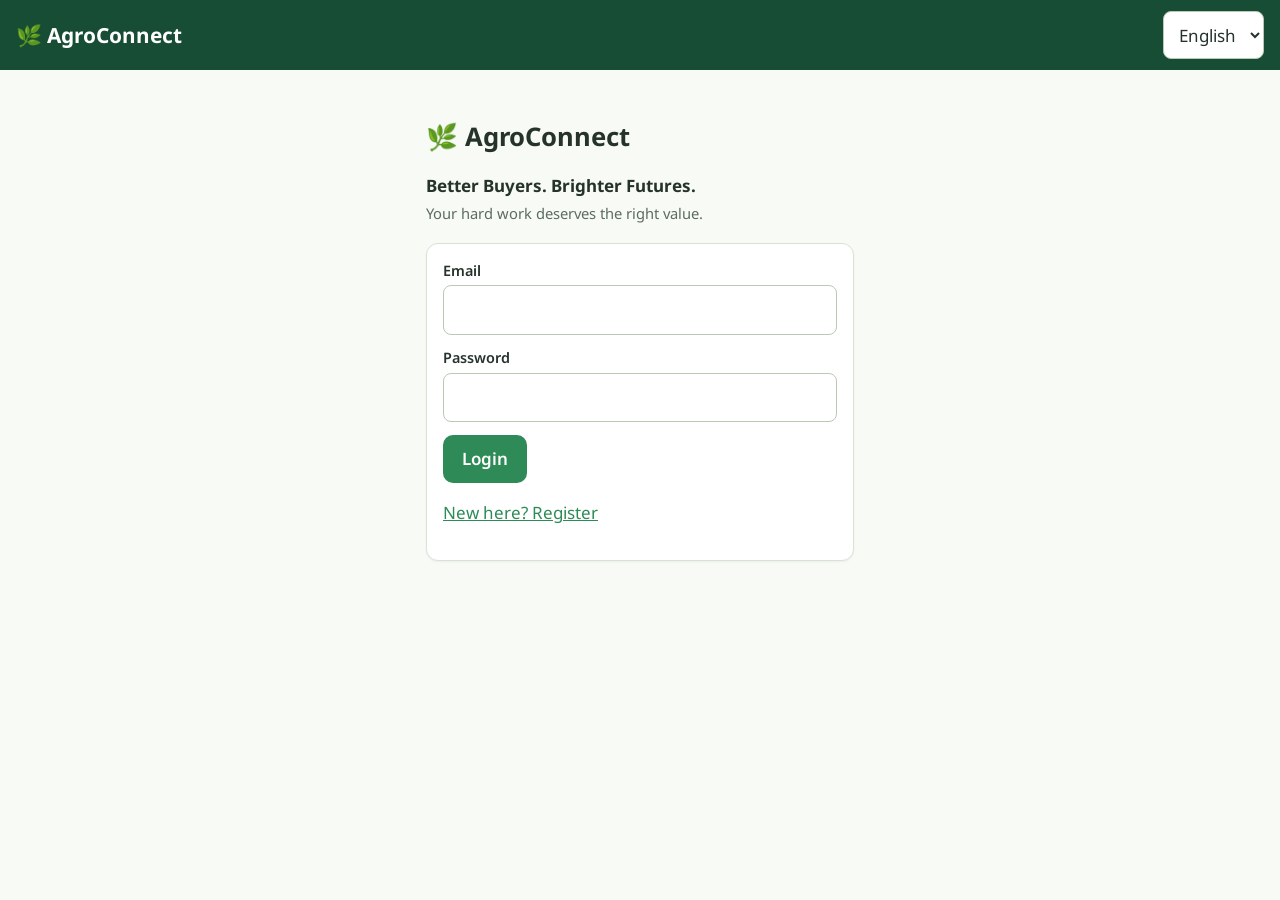
==== src/main/resources/static/index.html @ 2d028e98 "Add completed AgroConnect project" ====
<!DOCTYPE html><html lang="en"><head><meta charset="UTF-8"><meta name="viewport" content="width=device-width,initial-scale=1">
<title>AgroConnect - Login</title>
<link href="https://fonts.googleapis.com/css2?family=Noto+Sans:wght@400;600;700&family=Noto+Sans+Devanagari:wght@400;600;700&display=swap" rel="stylesheet">
<link rel="stylesheet" href="css/style.css"></head><body>
<header id="hdr"></header>
<main class="auth">
 <h1>🌿 AgroConnect</h1>
 <p><strong data-i18n="tagline"></strong><br><span class="muted" data-i18n="welcome"></span></p>
 <div class="card">
  <form id="f" novalidate>
   <div class="field"><label for="em" data-i18n="email"></label><input id="em" type="email" autocomplete="email" required></div>
   <div class="field"><label for="pw" data-i18n="password"></label><input id="pw" type="password" autocomplete="current-password" required></div>
   <button class="btn" type="submit" data-i18n="login"></button>
   <div id="msg" class="msg hide" role="alert"></div>
  </form>
  <p><a href="register.html" data-i18n="newHere"></a></p>
 </div>
</main>
<script src="js/translations.js"></script><script src="js/app.js"></script>
<script>
// Already logged in? Go straight to the right dashboard.
api("/api/auth/me").then(r=>{if(r.ok)location.href=homeFor(r.data.role);});
$("f").addEventListener("submit",async e=>{
  e.preventDefault();const m=$("msg");m.className="msg";
  if(!$("em").value.trim()||!$("pw").value){m.textContent=t("required");return;}
  const r=await api("/api/auth/login","POST",{email:$("em").value.trim(),password:$("pw").value});
  if(r.ok){localStorage.setItem("lang",r.data.preferredLanguage.toLowerCase());location.href=homeFor(r.data.role);}
  else m.textContent=errMsg(r);
});
</script></body></html>
---- src/main/resources/static/css/style.css ----
:root{--forest:#174D35;--leaf:#2E8B57;--bg:#F7FAF5;--pale:#E8F0E5;--blue:#2563EB;--pblue:#EFF6FF;--text:#26332B;--gold:#E5A000;--line:#d9e3d5;--r:12px}
*{box-sizing:border-box}
body{margin:0;background:var(--bg);color:var(--text);font:17px/1.55 "Noto Sans","Noto Sans Devanagari","Segoe UI",Mangal,Arial,sans-serif}
a{color:var(--leaf)}
header.top{background:var(--forest);color:#fff;display:flex;flex-wrap:wrap;gap:.5rem 1.2rem;align-items:center;padding:.7rem 1rem}
header.top .brand{font-weight:700;font-size:1.3rem;margin-right:auto}
header.top nav{display:flex;flex-wrap:wrap;gap:.2rem .9rem}
header.top nav a{color:#fff;text-decoration:none;padding:.3rem 0;border-bottom:2px solid transparent}
header.top nav a:hover,header.top nav a.on{border-color:#fff}
select,input,textarea{font:inherit;padding:.65rem .7rem;border:1px solid #b9c9b4;border-radius:8px;background:#fff;color:var(--text);width:100%;min-height:46px}
select.lang-select{width:auto}
:focus-visible{outline:3px solid var(--gold);outline-offset:2px}
main{max-width:1050px;margin:0 auto;padding:1rem}
h1{font-size:1.6rem;margin:.4rem 0}h2{font-size:1.25rem;margin:1.4rem 0 .6rem;color:var(--forest)}
.card{background:#fff;border:1px solid var(--line);border-radius:var(--r);padding:1rem;box-shadow:0 1px 2px rgba(0,0,0,.05)}
.grid{display:grid;gap:.9rem;grid-template-columns:repeat(auto-fill,minmax(260px,1fr))}
.btn{display:inline-block;background:var(--leaf);color:#fff;border:0;border-radius:10px;padding:.7rem 1.2rem;font:inherit;font-weight:600;cursor:pointer;text-decoration:none;min-height:46px}
.btn:hover{background:var(--forest)}.btn.blue{background:var(--blue)}.btn.ghost{background:#fff;color:var(--forest);border:1px solid var(--leaf)}
.btn[disabled]{opacity:.55;cursor:not-allowed}
.chips{display:flex;flex-wrap:wrap;gap:.6rem}
.chip{background:#fff;border:2px solid var(--line);border-radius:999px;padding:.55rem 1.1rem;font:inherit;cursor:pointer;min-height:46px}
.chip.on{background:var(--pale);border-color:var(--leaf);font-weight:700}
.filters{display:grid;gap:.6rem;grid-template-columns:repeat(auto-fit,minmax(150px,1fr));margin:.8rem 0}
label{font-size:.9rem;font-weight:600;display:block;margin-bottom:.2rem}
.field{margin-bottom:.8rem}
.sample{background:#FFF8E1;border:1px dashed var(--gold);border-radius:8px;padding:.4rem .8rem;font-size:.9rem;margin:.6rem 0}
.avatar{width:44px;height:44px;border-radius:10px;background:var(--pale);color:var(--forest);display:flex;align-items:center;justify-content:center;font-weight:700;flex:none}
.row{display:flex;gap:.7rem;align-items:center}
.muted{color:#5d6b62;font-size:.92rem}.stars{color:var(--gold);font-weight:700}
.badge{display:inline-block;background:var(--pale);color:var(--forest);border-radius:6px;padding:.1rem .5rem;font-size:.82rem;font-weight:600}
.empty{padding:1rem;text-align:center;color:#5d6b62;border:1px dashed var(--line);border-radius:var(--r);background:#fff}
.tx{background:var(--pblue);border:1px solid #bfdbfe;border-radius:var(--r);padding:1rem}
.tx h2{color:var(--blue);margin-top:0}.tx .badge{background:#dbeafe;color:var(--blue)}
.auth{max-width:460px;margin:1.5rem auto}
table{width:100%;border-collapse:collapse;background:#fff}th,td{text-align:left;padding:.55rem;border-bottom:1px solid var(--line)}
.wrap{overflow-x:auto}.hide{display:none}.msg{margin-top:.8rem;padding:.6rem .8rem;border-radius:8px;background:var(--pale)}

.thumbs{display:flex;gap:.4rem;flex-wrap:wrap;margin:.5rem 0}
.thumbs img{width:84px;height:84px;object-fit:cover;border-radius:8px;border:1px solid var(--line)}
.thumbs .rm{position:relative}.thumbs .rm button{position:absolute;top:2px;right:2px;border:0;border-radius:50%;width:24px;height:24px;background:#fff;cursor:pointer;font-weight:700}
.formgrid{display:grid;gap:.6rem;grid-template-columns:repeat(auto-fit,minmax(200px,1fr))}
.actions{display:flex;gap:.5rem;flex-wrap:wrap;margin-top:.6rem}.actions .btn{padding:.45rem .9rem;min-height:40px}
.badge.near{background:var(--leaf);color:#fff}

.phead{display:flex;gap:1rem;align-items:center;flex-wrap:wrap}
.phead img{width:120px;height:120px;border-radius:20px;border:1px solid var(--line);background:#fff}
.kpis{display:grid;gap:.6rem;grid-template-columns:repeat(auto-fit,minmax(150px,1fr));margin:.8rem 0}
.kpi{background:var(--pale);border-radius:10px;padding:.6rem .8rem}.kpi strong{display:block;font-size:1.25rem}

.tx .kpi{background:#fff;border:1px solid #bfdbfe}.tx .kpi strong{color:var(--blue)}
.tx table th{background:var(--pblue)}.btn.blue:hover{background:#1d4ed8}
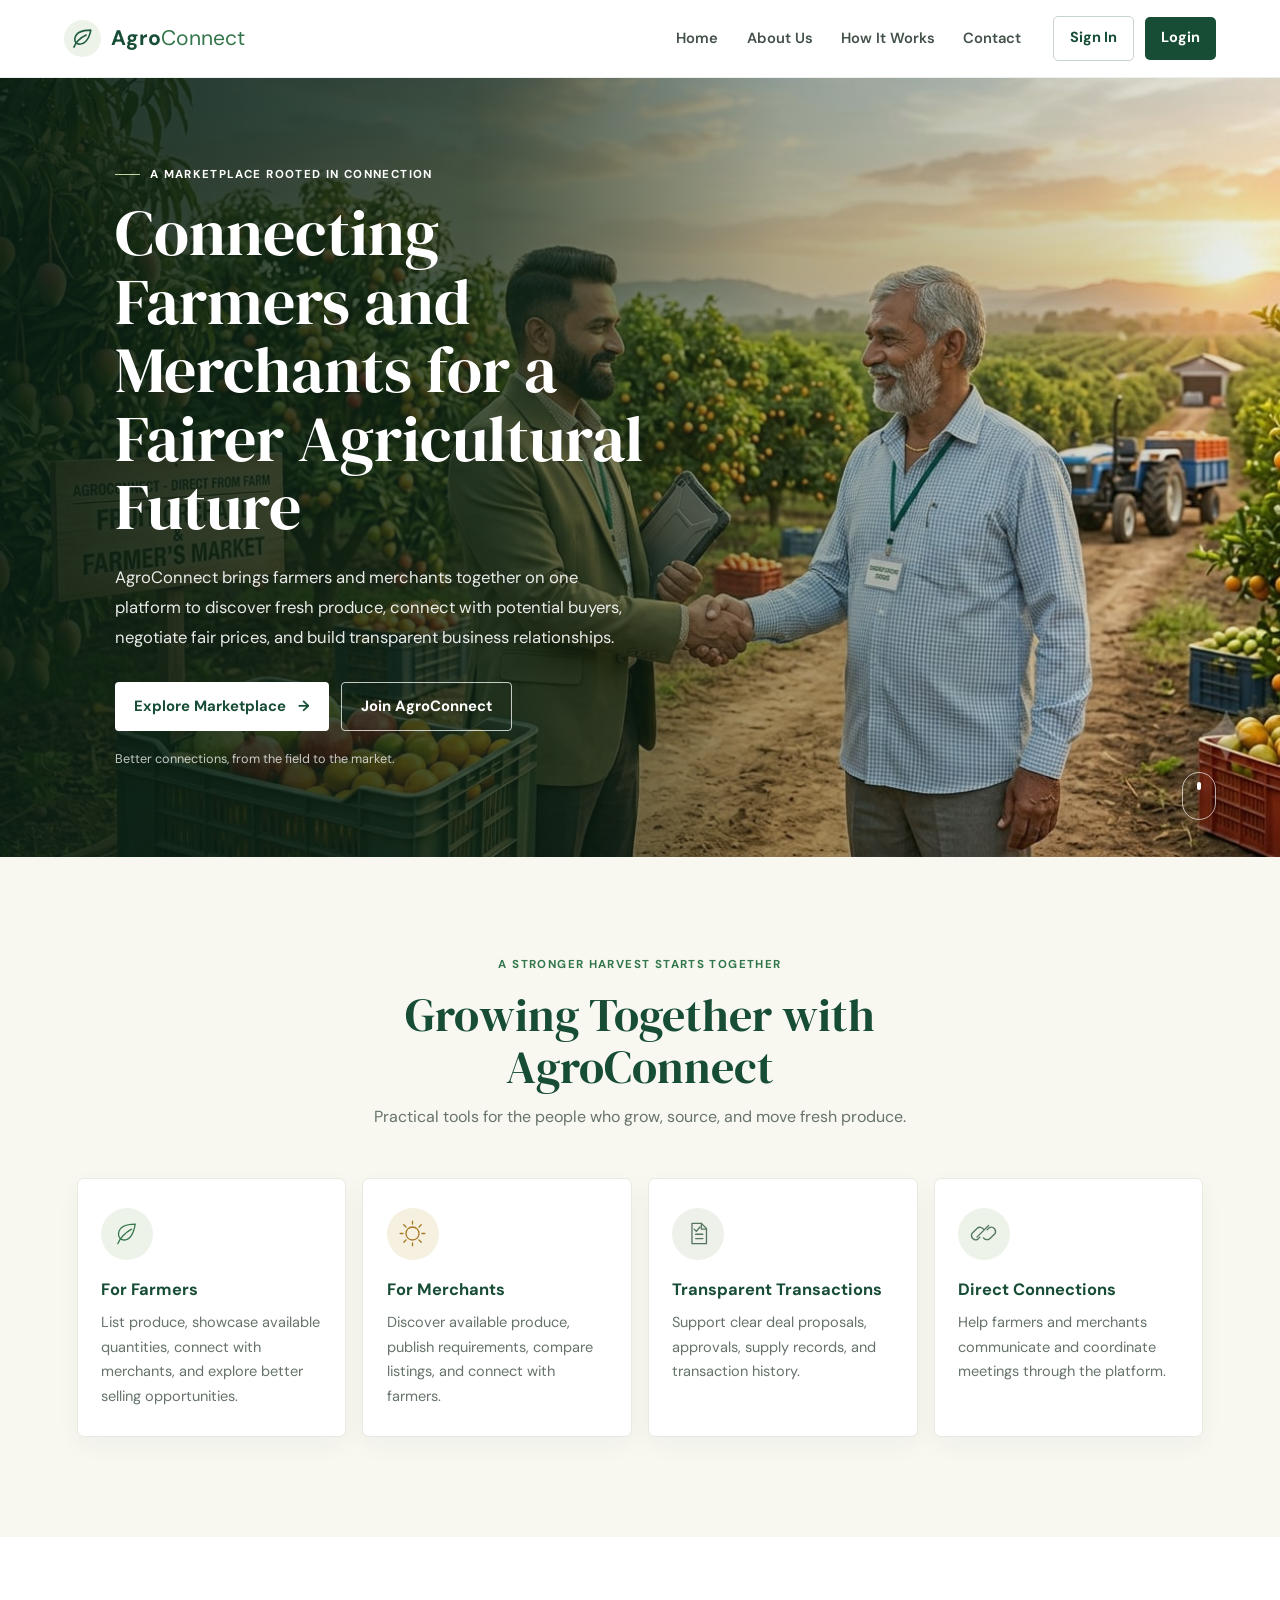
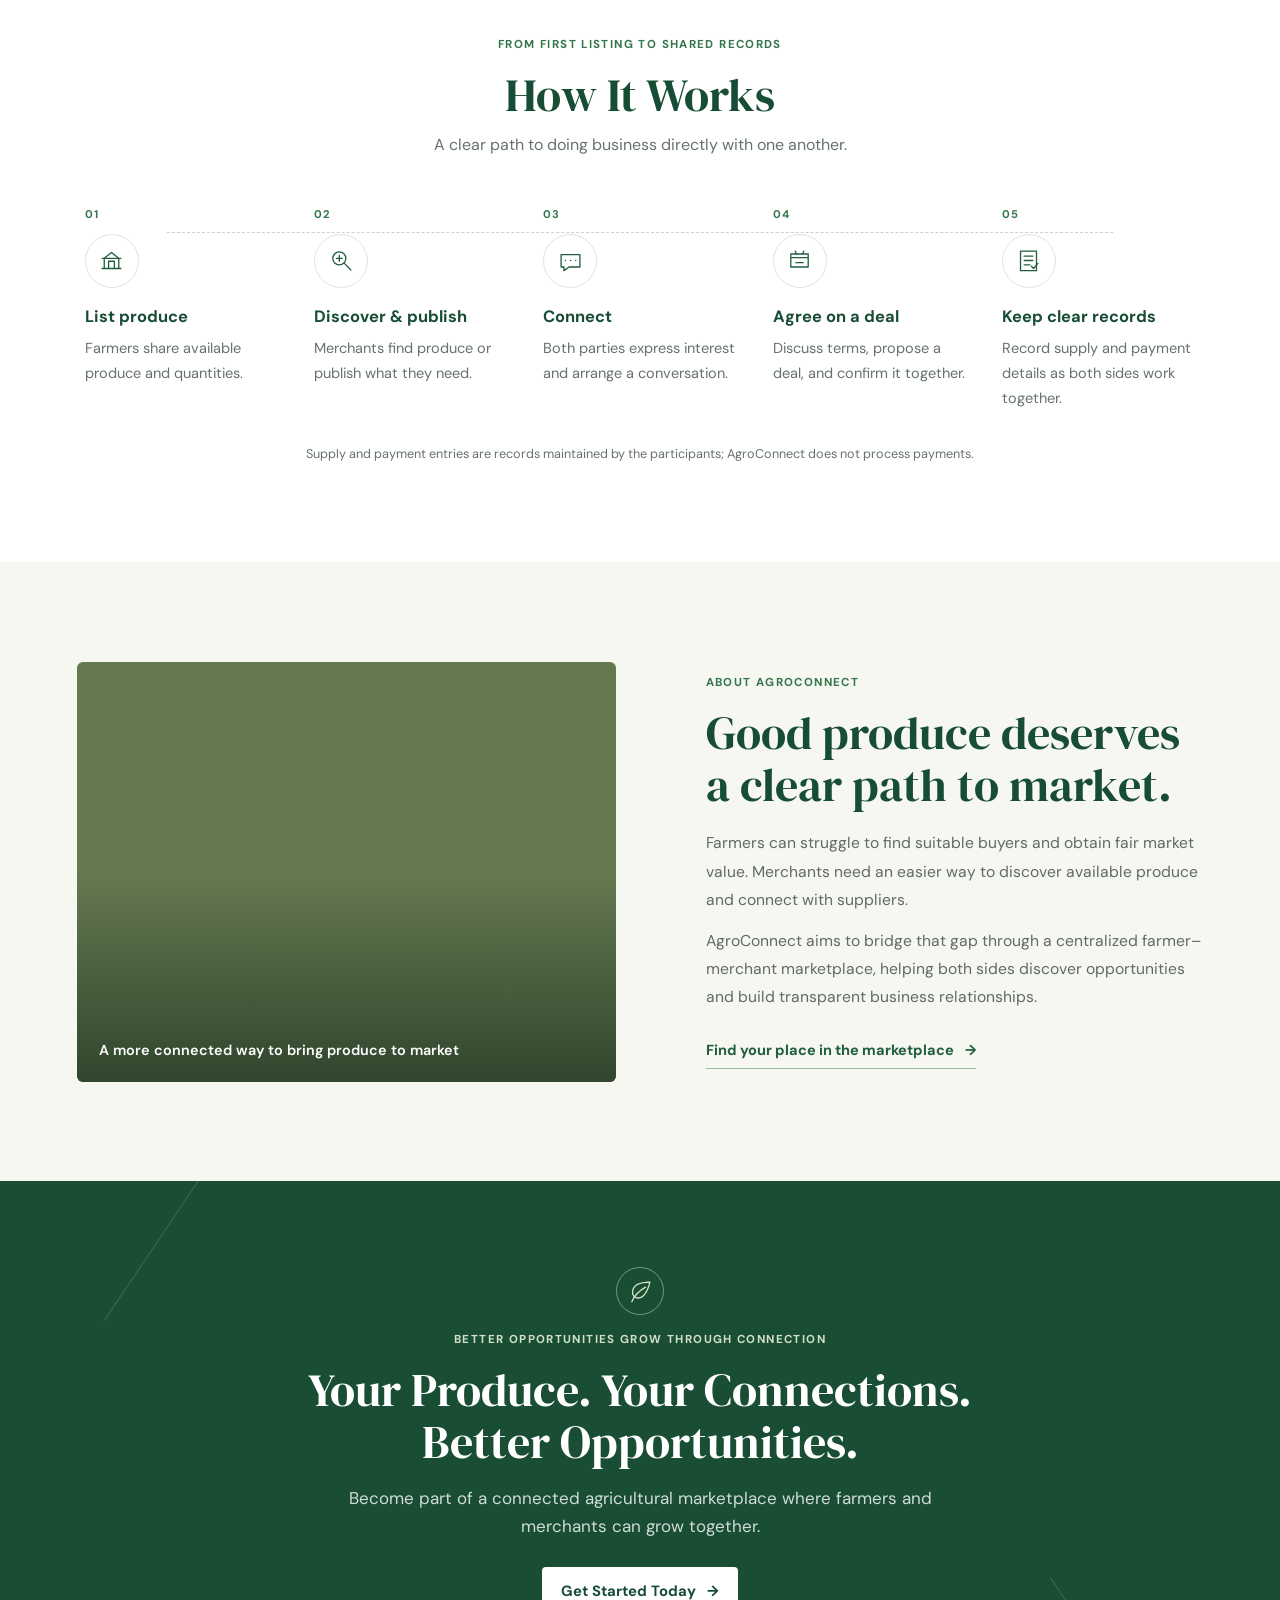
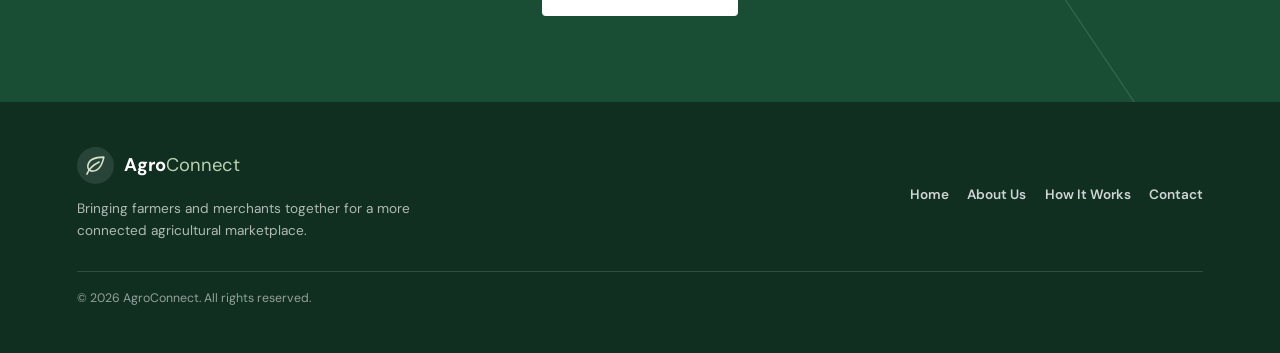
==== commit bb84f604: "Added Home Pages" ====
--- a/src/main/resources/static/index.html
+++ b/src/main/resources/static/index.html
@@ -1,30 +1,169 @@
-<!DOCTYPE html><html lang="en"><head><meta charset="UTF-8"><meta name="viewport" content="width=device-width,initial-scale=1">
-<title>AgroConnect - Login</title>
-<link href="https://fonts.googleapis.com/css2?family=Noto+Sans:wght@400;600;700&family=Noto+Sans+Devanagari:wght@400;600;700&display=swap" rel="stylesheet">
-<link rel="stylesheet" href="css/style.css"></head><body>
-<header id="hdr"></header>
-<main class="auth">
- <h1>🌿 AgroConnect</h1>
- <p><strong data-i18n="tagline"></strong><br><span class="muted" data-i18n="welcome"></span></p>
- <div class="card">
-  <form id="f" novalidate>
-   <div class="field"><label for="em" data-i18n="email"></label><input id="em" type="email" autocomplete="email" required></div>
-   <div class="field"><label for="pw" data-i18n="password"></label><input id="pw" type="password" autocomplete="current-password" required></div>
-   <button class="btn" type="submit" data-i18n="login"></button>
-   <div id="msg" class="msg hide" role="alert"></div>
-  </form>
-  <p><a href="register.html" data-i18n="newHere"></a></p>
- </div>
-</main>
-<script src="js/translations.js"></script><script src="js/app.js"></script>
-<script>
-// Already logged in? Go straight to the right dashboard.
-api("/api/auth/me").then(r=>{if(r.ok)location.href=homeFor(r.data.role);});
-$("f").addEventListener("submit",async e=>{
-  e.preventDefault();const m=$("msg");m.className="msg";
-  if(!$("em").value.trim()||!$("pw").value){m.textContent=t("required");return;}
-  const r=await api("/api/auth/login","POST",{email:$("em").value.trim(),password:$("pw").value});
-  if(r.ok){localStorage.setItem("lang",r.data.preferredLanguage.toLowerCase());location.href=homeFor(r.data.role);}
-  else m.textContent=errMsg(r);
-});
-</script></body></html>
+<!DOCTYPE html>
+<html lang="en">
+<head>
+  <meta charset="UTF-8">
+  <meta name="viewport" content="width=device-width, initial-scale=1">
+  <meta name="description" content="AgroConnect brings farmers and merchants together to discover fresh produce, connect with buyers, and build transparent business relationships.">
+  <meta name="theme-color" content="#174d35">
+  <title>AgroConnect | A fairer way to grow together</title>
+  <link rel="preconnect" href="https://fonts.googleapis.com">
+  <link rel="preconnect" href="https://fonts.gstatic.com" crossorigin>
+  <link href="https://fonts.googleapis.com/css2?family=DM+Sans:wght@400;500;600;700&family=DM+Serif+Display&family=Noto+Sans+Devanagari:wght@400;600;700&display=swap" rel="stylesheet">
+  <link rel="stylesheet" href="css/style.css">
+</head>
+<body class="landing">
+  <header class="site-header">
+    <a class="site-brand" href="index.html" aria-label="AgroConnect home">
+      <span class="brand-mark" aria-hidden="true">
+        <svg viewBox="0 0 32 32"><path d="M26.7 5.3C16 5.4 7.4 8.1 6.2 16.1c-.6 4 2.1 7.1 5.8 7.1 8.4 0 12.6-8.3 14.7-17.9Z"/><path d="M5 27c3.2-7.4 8.1-11.8 15.7-15.4"/></svg>
+      </span>
+      <span>Agro<span>Connect</span></span>
+    </a>
+    <details class="site-menu">
+      <summary aria-label="Open navigation menu"><span class="menu-lines" aria-hidden="true"></span><span class="sr-only">Menu</span></summary>
+      <nav aria-label="Main navigation">
+        <a href="index.html">Home</a>
+        <a href="#about">About Us</a>
+        <a href="#how-it-works">How It Works</a>
+        <a href="#contact">Contact</a>
+        <span class="mobile-auth">
+          <a href="login.html">Sign In</a>
+          <a href="login.html">Login</a>
+        </span>
+      </nav>
+    </details>
+    <div class="desktop-auth">
+      <a class="nav-signin" href="login.html">Sign In</a>
+      <a class="nav-login" href="login.html">Login</a>
+    </div>
+  </header>
+
+  <main class="landing-main">
+    <section class="hero" aria-labelledby="hero-title">
+      <div class="hero-image" role="img" aria-label="A farmer and merchant finalizing a fruit deal in an orchard">
+        <img src="images/Agroconnect%20image.jpeg" alt="A farmer and merchant shake hands beside fresh-fruit crates in an orchard" fetchpriority="high" decoding="async">
+        <div class="hero-shade"></div>
+      </div>
+      <div class="hero-content">
+        <p class="eyebrow"><span></span> A marketplace rooted in connection</p>
+        <h1 id="hero-title">Connecting Farmers and Merchants for a Fairer Agricultural Future</h1>
+        <p class="hero-copy">AgroConnect brings farmers and merchants together on one platform to discover fresh produce, connect with potential buyers, negotiate fair prices, and build transparent business relationships.</p>
+        <div class="hero-actions">
+          <a class="button button-light" href="farmer.html">Explore Marketplace <span aria-hidden="true">&rarr;</span></a>
+          <a class="button button-outline" href="register.html">Join AgroConnect</a>
+        </div>
+        <p class="hero-note">Better connections, from the field to the market.</p>
+      </div>
+      <a class="hero-scroll" href="#benefits" aria-label="Scroll to platform benefits"><span></span></a>
+    </section>
+
+    <section class="benefits section-pad" id="benefits" aria-labelledby="benefits-title">
+      <div class="section-inner">
+        <div class="section-heading">
+          <p class="eyebrow eyebrow-green">A stronger harvest starts together</p>
+          <h2 id="benefits-title">Growing Together with AgroConnect</h2>
+          <p>Practical tools for the people who grow, source, and move fresh produce.</p>
+        </div>
+        <div class="benefit-grid">
+          <article class="benefit-card">
+            <span class="benefit-icon icon-leaf" aria-hidden="true"><svg viewBox="0 0 40 40"><path d="M32 7C20 7 10 10 9 20c-.5 5 3 9 7 9 9 0 14-10 16-22Z"/><path d="M8 34c4-9 10-15 19-20"/></svg></span>
+            <h3>For Farmers</h3>
+            <p>List produce, showcase available quantities, connect with merchants, and explore better selling opportunities.</p>
+          </article>
+          <article class="benefit-card">
+            <span class="benefit-icon icon-sun" aria-hidden="true"><svg viewBox="0 0 40 40"><path d="M20 11a9 9 0 1 0 0 18 9 9 0 0 0 0-18Z"/><path d="M20 3v4m0 26v4M3 20h4m26 0h4M8 8l3 3m18 18 3 3m0-24-3 3m-18 18-3 3"/></svg></span>
+            <h3>For Merchants</h3>
+            <p>Discover available produce, publish requirements, compare listings, and connect with farmers.</p>
+          </article>
+          <article class="benefit-card">
+            <span class="benefit-icon icon-record" aria-hidden="true"><svg viewBox="0 0 40 40"><path d="M11 6h13l7 7v21H11z"/><path d="M24 6v8h7M16 21h10m-10 6h10"/><path d="m14 14 3 3 5-6"/></svg></span>
+            <h3>Transparent Transactions</h3>
+            <p>Support clear deal proposals, approvals, supply records, and transaction history.</p>
+          </article>
+          <article class="benefit-card">
+            <span class="benefit-icon icon-connect" aria-hidden="true"><svg viewBox="0 0 40 40"><path d="M15 25 12 28a6 6 0 0 1-8-8l7-7a6 6 0 0 1 9 1m5 1 3-3a6 6 0 0 1 8 8l-7 7a6 6 0 0 1-9-1m-9-1 16-16"/></svg></span>
+            <h3>Direct Connections</h3>
+            <p>Help farmers and merchants communicate and coordinate meetings through the platform.</p>
+          </article>
+        </div>
+      </div>
+    </section>
+
+    <section class="workflow section-pad" id="how-it-works" aria-labelledby="workflow-title">
+      <div class="section-inner">
+        <div class="section-heading">
+          <p class="eyebrow eyebrow-green">From first listing to shared records</p>
+          <h2 id="workflow-title">How It Works</h2>
+          <p>A clear path to doing business directly with one another.</p>
+        </div>
+        <ol class="steps">
+          <li><span class="step-number">01</span><span class="step-icon" aria-hidden="true"><svg viewBox="0 0 40 40"><path d="M7 31h26M10 31V17l10-8 10 8v14M16 31V21h8v10M7 17h26"/></svg></span><h3>List produce</h3><p>Farmers share available produce and quantities.</p></li>
+          <li><span class="step-number">02</span><span class="step-icon" aria-hidden="true"><svg viewBox="0 0 40 40"><circle cx="17" cy="17" r="9"/><path d="m24 24 9 9M13 17h8m-4-4v8"/></svg></span><h3>Discover &amp; publish</h3><p>Merchants find produce or publish what they need.</p></li>
+          <li><span class="step-number">03</span><span class="step-icon" aria-hidden="true"><svg viewBox="0 0 40 40"><path d="M7 12h26v17H18l-7 5v-5H7z"/><path d="M13 20h.1m7 0h.1m7 0h.1"/></svg></span><h3>Connect</h3><p>Both parties express interest and arrange a conversation.</p></li>
+          <li><span class="step-number">04</span><span class="step-icon" aria-hidden="true"><svg viewBox="0 0 40 40"><path d="M8 11h24v18H8zM8 16h24m-17 7h10"/><path d="m14 7 2 4m10-4-2 4"/></svg></span><h3>Agree on a deal</h3><p>Discuss terms, propose a deal, and confirm it together.</p></li>
+          <li><span class="step-number">05</span><span class="step-icon" aria-hidden="true"><svg viewBox="0 0 40 40"><path d="M9 7h22v27H9zM14 14h12m-12 6h12m-12 6h8"/><path d="m24 28 3 3 6-7"/></svg></span><h3>Keep clear records</h3><p>Record supply and payment details as both sides work together.</p></li>
+        </ol>
+        <p class="workflow-note">Supply and payment entries are records maintained by the participants; AgroConnect does not process payments.</p>
+      </div>
+    </section>
+
+    <section class="about section-pad" id="about" aria-labelledby="about-title">
+      <div class="section-inner about-layout">
+        <div class="about-photo">
+          <img src="https://images.unsplash.com/photo-1500382017468-9049fed747ef?auto=format&amp;fit=crop&amp;w=1200&amp;q=82" alt="Rows of green crops growing across a sunlit farm" loading="lazy">
+          <span class="photo-caption">A more connected way to bring produce to market</span>
+        </div>
+        <div class="about-copy">
+          <p class="eyebrow eyebrow-green">About AgroConnect</p>
+          <h2 id="about-title">Good produce deserves a clear path to market.</h2>
+          <p>Farmers can struggle to find suitable buyers and obtain fair market value. Merchants need an easier way to discover available produce and connect with suppliers.</p>
+          <p>AgroConnect aims to bridge that gap through a centralized farmer–merchant marketplace, helping both sides discover opportunities and build transparent business relationships.</p>
+          <a class="text-link" href="register.html">Find your place in the marketplace <span aria-hidden="true">&rarr;</span></a>
+        </div>
+      </div>
+    </section>
+
+    <section class="closing-cta" aria-labelledby="closing-title">
+      <div class="cta-inner">
+        <span class="cta-leaf" aria-hidden="true"><svg viewBox="0 0 40 40"><path d="M33 7C21 7 10 10 9 20c-.5 5 3 9 7 9 9 0 14-10 17-22Z"/><path d="M8 34c4-9 10-15 19-20"/></svg></span>
+        <p class="eyebrow">Better opportunities grow through connection</p>
+        <h2 id="closing-title">Your Produce. Your Connections. Better Opportunities.</h2>
+        <p>Become part of a connected agricultural marketplace where farmers and merchants can grow together.</p>
+        <a class="button button-light" href="register.html">Get Started Today <span aria-hidden="true">&rarr;</span></a>
+      </div>
+    </section>
+  </main>
+
+  <footer class="site-footer" id="contact">
+    <div class="footer-inner">
+      <div class="footer-brand-block">
+        <a class="site-brand footer-brand" href="index.html">
+          <span class="brand-mark" aria-hidden="true"><svg viewBox="0 0 32 32"><path d="M26.7 5.3C16 5.4 7.4 8.1 6.2 16.1c-.6 4 2.1 7.1 5.8 7.1 8.4 0 12.6-8.3 14.7-17.9Z"/><path d="M5 27c3.2-7.4 8.1-11.8 15.7-15.4"/></svg></span>
+          <span>Agro<span>Connect</span></span>
+        </a>
+        <p>Bringing farmers and merchants together for a more connected agricultural marketplace.</p>
+      </div>
+      <nav class="footer-nav" aria-label="Footer navigation">
+        <a href="index.html">Home</a>
+        <a href="#about">About Us</a>
+        <a href="#how-it-works">How It Works</a>
+        <a href="#contact">Contact</a>
+      </nav>
+      <p class="copyright">&copy; 2026 AgroConnect. All rights reserved.</p>
+    </div>
+  </footer>
+  <script>
+    const siteMenu = document.querySelector(".site-menu");
+    const mobileMenu = window.matchMedia("(max-width: 700px)");
+    const syncMenu = () => siteMenu.toggleAttribute("open", !mobileMenu.matches);
+    syncMenu();
+    mobileMenu.addEventListener("change", syncMenu);
+    document.querySelectorAll(".hero-image img, .about-photo img").forEach(image => {
+      image.addEventListener("error", () => {
+        image.parentElement.classList.add("image-fallback");
+        image.remove();
+      }, { once: true });
+    });
+  </script>
+</body>
+</html>
--- a/src/main/resources/static/css/style.css
+++ b/src/main/resources/static/css/style.css
@@ -49,3 +49,118 @@
 
 .tx .kpi{background:#fff;border:1px solid #bfdbfe}.tx .kpi strong{color:var(--blue)}
 .tx table th{background:var(--pblue)}.btn.blue:hover{background:#1d4ed8}
+
+/* Public landing page */
+.landing{--green-900:#174d35;--green-800:#205e3d;--green-700:#34764c;--green-100:#edf3e9;--ink:#26352b;--muted:#66736a;--cream:#f8f8f1;--display:"DM Serif Display",Georgia,serif;font-family:"DM Sans","Noto Sans Devanagari",sans-serif;color:var(--ink);background:#fff}
+.landing a{color:inherit}
+.site-header{height:78px;padding:0 clamp(1.2rem,5vw,5.5rem);display:flex;align-items:center;gap:2rem;background:#fff;position:relative;z-index:5;border-bottom:1px solid rgba(23,77,53,.08)}
+.site-brand{display:inline-flex;align-items:center;gap:.65rem;color:var(--green-900)!important;text-decoration:none;font-size:1.32rem;font-weight:700;white-space:nowrap}
+.site-brand>span:last-child>span{font-weight:400;color:var(--green-700)}
+.brand-mark{width:37px;height:37px;display:grid;place-items:center;background:var(--green-100);border-radius:50%}
+.brand-mark svg{width:25px;height:25px;fill:none;stroke:var(--green-800);stroke-width:2;stroke-linecap:round;stroke-linejoin:round}
+.site-menu{margin-left:auto}
+.site-menu summary{display:none;cursor:pointer}
+.site-menu nav{display:flex;align-items:center;gap:clamp(1rem,2.2vw,2rem)}
+.site-menu nav>a,.footer-nav a{color:#435148;text-decoration:none;font-size:.92rem;font-weight:600;transition:color .2s ease}
+.site-menu nav>a:hover,.footer-nav a:hover{color:var(--green-700)}
+.desktop-auth{display:flex;align-items:center;gap:.7rem}
+.desktop-auth a{min-height:42px;padding:.65rem 1rem;border-radius:5px;text-decoration:none;font-size:.91rem;font-weight:700;transition:background .2s ease,color .2s ease}
+.nav-signin{color:var(--green-900)!important;border:1px solid #c8d4c9}
+.nav-signin:hover{background:var(--green-100)}
+.nav-login{color:#fff!important;background:var(--green-900)}
+.nav-login:hover{background:var(--green-700)}
+.mobile-auth{display:none}
+.landing-main{max-width:none;padding:0}
+.hero{min-height:min(690px,calc(100svh - 78px));position:relative;display:flex;align-items:center;isolation:isolate;overflow:hidden;background:#36593c}
+.hero-image,.hero-shade{position:absolute;inset:0}
+.hero-image{z-index:0;background:#466448;background-image:repeating-linear-gradient(165deg,transparent 0 54px,rgba(224,235,207,.12) 55px 57px,transparent 58px 105px)}
+.hero-image img{width:100%;height:100%;object-fit:cover;object-position:54% 84%;display:block}
+.hero-image.image-fallback img{display:none}
+.hero-shade{z-index:1;background:linear-gradient(90deg,rgba(9,31,19,.9) 0%,rgba(13,37,22,.74) 37%,rgba(17,43,25,.34) 61%,rgba(17,43,25,.06) 100%)}
+.hero-content{position:relative;z-index:2;width:min(760px,100%);padding:5.5rem clamp(1.5rem,9vw,9rem);color:#fff}
+.eyebrow{text-transform:uppercase;letter-spacing:.12em;font-size:.72rem;line-height:1.5;font-weight:700;margin:0 0 1rem;display:flex;align-items:center;gap:.6rem}
+.hero .eyebrow span{width:25px;height:1px;background:#c2d69f}
+.hero h1{font-family:var(--display);font-size:clamp(2.7rem,5vw,4.65rem);font-weight:400;line-height:1.07;max-width:730px;margin:0;letter-spacing:0}
+.hero-copy{max-width:625px;color:rgba(255,255,255,.9);font-size:1.04rem;line-height:1.8;margin:1.35rem 0 1.8rem}
+.hero-actions{display:flex;flex-wrap:wrap;gap:.75rem}
+.button{min-height:49px;display:inline-flex;align-items:center;justify-content:center;gap:.7rem;padding:.75rem 1.2rem;border-radius:4px;text-decoration:none;font-size:.93rem;font-weight:700;transition:transform .2s ease,background .2s ease,color .2s ease}
+.button:hover{transform:translateY(-2px)}
+.button-light{background:#fff;color:var(--green-900)!important}
+.button-light:hover{background:#e9f0e4}
+.button-outline{color:#fff!important;border:1px solid rgba(255,255,255,.75)}
+.button-outline:hover{background:rgba(255,255,255,.12)}
+.hero-note{font-size:.79rem;color:rgba(255,255,255,.75);margin:1.15rem 0 0}
+.hero-scroll{position:absolute;z-index:2;right:clamp(1.5rem,5vw,5rem);bottom:2.3rem;width:34px;height:48px;border:1px solid rgba(255,255,255,.65);border-radius:20px;display:grid;place-items:start center;padding-top:9px}
+.hero-scroll span{width:4px;height:8px;border-radius:4px;background:#fff;animation:scroll-dot 1.8s ease-in-out infinite}
+@keyframes scroll-dot{0%,100%{transform:translateY(0);opacity:.45}50%{transform:translateY(10px);opacity:1}}
+.section-pad{padding:6.2rem clamp(1.3rem,6vw,6rem)}
+.section-inner{max-width:1160px;margin:0 auto}
+.section-heading{text-align:center;max-width:680px;margin:0 auto 3rem}
+.eyebrow-green{color:var(--green-700);justify-content:center}
+.section-heading h2,.about-copy h2,.cta-inner h2{font:400 clamp(2.1rem,3.6vw,3.2rem)/1.12 var(--display);letter-spacing:0;color:var(--green-900);margin:.2rem 0 .8rem}
+.section-heading>p:last-child{color:var(--muted);margin:0;font-size:1rem}
+.benefits{background:var(--cream)}
+.benefit-grid{display:grid;grid-template-columns:repeat(4,minmax(0,1fr));gap:1rem}
+.benefit-card{padding:1.8rem 1.45rem 1.65rem;background:#fff;border:1px solid #e7ebe2;border-radius:7px;box-shadow:0 8px 24px rgba(28,57,37,.045);transition:transform .22s ease,box-shadow .22s ease}
+.benefit-card:hover{transform:translateY(-4px);box-shadow:0 14px 30px rgba(28,57,37,.1)}
+.benefit-icon{width:52px;height:52px;display:grid;place-items:center;border-radius:50%;margin-bottom:1.2rem;background:var(--green-100)}
+.benefit-icon svg,.step-icon svg,.cta-leaf svg{width:29px;height:29px;fill:none;stroke:currentColor;stroke-width:1.8;stroke-linecap:round;stroke-linejoin:round}
+.icon-leaf{color:#34764c}.icon-sun{color:#a87823;background:#f5f0df}.icon-record{color:#55745d;background:#eef1e9}.icon-connect{color:#52755b;background:#edf3e9}
+.benefit-card h3,.steps h3{font-size:1.03rem;line-height:1.35;color:var(--green-900);margin:0 0 .6rem}
+.benefit-card p,.steps p{font-size:.91rem;line-height:1.7;color:var(--muted);margin:0}
+.workflow{background:#fff}
+.steps{list-style:none;display:grid;grid-template-columns:repeat(5,minmax(0,1fr));gap:1.25rem;margin:0;padding:0;position:relative}
+.steps:before{content:"";position:absolute;left:8%;right:8%;top:26px;border-top:1px dashed #c7d5c6;z-index:0}
+.steps li{position:relative;z-index:1;padding:0 .5rem}
+.step-number{display:block;font-size:.7rem;color:var(--green-700);font-weight:700;letter-spacing:.1em;margin-bottom:.65rem}
+.step-icon{width:54px;height:54px;display:grid;place-items:center;border-radius:50%;background:#fff;border:1px solid #dce6d9;color:var(--green-800);margin-bottom:1.1rem}
+.workflow-note{text-align:center;font-size:.79rem;color:var(--muted);margin:2rem 0 0}
+.about{background:#f6f7f0}
+.about-layout{display:grid;grid-template-columns:1.04fr .96fr;align-items:center;gap:clamp(2.5rem,7vw,6.5rem)}
+.about-photo{position:relative;min-height:420px;background:#657951;border-radius:6px;overflow:hidden}
+.about-photo:after{content:"";position:absolute;inset:50% 0 0;background:linear-gradient(transparent,rgba(15,39,23,.62));pointer-events:none}
+.about-photo img{position:absolute;inset:0;width:100%;height:100%;object-fit:cover;display:block}
+.about-photo.image-fallback img{display:none}
+.photo-caption{position:absolute;bottom:1.25rem;left:1.4rem;right:1.4rem;color:#fff;z-index:1;font-size:.9rem;font-weight:600}
+.about-copy .eyebrow{justify-content:flex-start}
+.about-copy h2{max-width:530px;margin-bottom:1.2rem}
+.about-copy>p:not(.eyebrow){color:#5f6c62;font-size:.98rem;line-height:1.8;margin:.8rem 0}
+.text-link{display:inline-flex;gap:.7rem;align-items:center;margin-top:1rem;text-decoration:none;color:var(--green-800)!important;font-weight:700;font-size:.91rem;border-bottom:1px solid #9fb8a0;padding-bottom:.35rem}
+.closing-cta{background:#194e35;color:#fff;padding:5.4rem 1.3rem;text-align:center;position:relative;overflow:hidden}
+.closing-cta:before,.closing-cta:after{content:"";position:absolute;width:1px;height:180px;background:rgba(224,238,217,.17);top:-25px;transform:rotate(34deg)}
+.closing-cta:before{left:12%}.closing-cta:after{right:14%;top:auto;bottom:-40px;transform:rotate(-34deg)}
+.cta-inner{max-width:760px;margin:0 auto;position:relative;z-index:1}
+.cta-leaf{display:grid;place-items:center;width:48px;height:48px;margin:0 auto 1rem;border:1px solid rgba(255,255,255,.4);border-radius:50%;color:#d8e7c6}
+.cta-inner .eyebrow{color:#d3e0c7;justify-content:center}
+.cta-inner h2{color:#fff;margin:.4rem 0 1rem}
+.cta-inner>p:not(.eyebrow){max-width:600px;margin:0 auto 1.6rem;color:rgba(255,255,255,.8);line-height:1.7}
+.site-footer{background:#102f21;color:#fff;padding:2.8rem clamp(1.3rem,6vw,6rem)}
+.footer-inner{max-width:1160px;margin:0 auto;display:grid;grid-template-columns:1fr auto;gap:1.8rem 3rem;align-items:center}
+.footer-brand{color:#fff!important;font-size:1.15rem}
+.footer-brand .brand-mark{background:rgba(255,255,255,.1)}.footer-brand .brand-mark svg{stroke:#d5e4cb}
+.footer-brand>span:last-child>span{color:#b9d1ad}
+.footer-brand-block>p{max-width:380px;color:rgba(255,255,255,.67);font-size:.85rem;line-height:1.6;margin:.8rem 0 0}
+.footer-nav{display:flex;flex-wrap:wrap;gap:1.15rem}
+.footer-nav a{color:rgba(255,255,255,.8);font-size:.85rem}
+.copyright{grid-column:1/-1;border-top:1px solid rgba(255,255,255,.14);padding-top:1.1rem;margin:0;color:rgba(255,255,255,.55);font-size:.77rem}
+.sr-only{position:absolute;width:1px;height:1px;padding:0;margin:-1px;overflow:hidden;clip:rect(0,0,0,0);white-space:nowrap;border:0}
+.landing :focus-visible{outline:3px solid #e2b74f;outline-offset:3px}
+@media(max-width:940px){
+	.site-header{gap:1rem}.site-menu nav{gap:1rem}.site-menu nav>a{font-size:.85rem}.desktop-auth{gap:.4rem}.desktop-auth a{padding:.6rem .75rem}
+	.benefit-grid{grid-template-columns:repeat(2,minmax(0,1fr))}.steps{grid-template-columns:repeat(3,minmax(0,1fr));row-gap:2rem}.steps:before{display:none}
+}
+@media(max-width:700px){
+	.site-header{height:68px;padding:0 1rem;gap:.75rem}.site-brand{font-size:1.16rem}.brand-mark{width:34px;height:34px}.desktop-auth{display:none}
+	.site-menu{margin-left:auto;position:relative}.site-menu summary{list-style:none;width:43px;height:43px;display:grid;place-items:center;border:1px solid #d5dfd3;border-radius:4px}
+	.site-menu summary::-webkit-details-marker{display:none}.menu-lines,.menu-lines:before,.menu-lines:after{display:block;width:18px;height:2px;background:var(--green-900);position:relative;transition:transform .2s ease}.menu-lines:before,.menu-lines:after{content:"";position:absolute;left:0}.menu-lines:before{top:-6px}.menu-lines:after{top:6px}
+	.site-menu[open] .menu-lines{background:transparent}.site-menu[open] .menu-lines:before{top:0;transform:rotate(45deg)}.site-menu[open] .menu-lines:after{top:0;transform:rotate(-45deg)}
+	.site-menu nav{position:absolute;right:0;top:calc(100% + 12px);width:min(310px,calc(100vw - 2rem));padding:.6rem;background:#fff;border:1px solid #e1e8df;border-radius:6px;box-shadow:0 16px 38px rgba(18,49,30,.16);display:grid;gap:0}
+	.site-menu nav>a,.mobile-auth a{padding:.85rem .75rem;border-bottom:1px solid #edf0eb;font-size:.94rem}.mobile-auth{display:grid}.mobile-auth a:last-child{border-bottom:0;color:var(--green-700)}
+	.hero{min-height:660px;min-height:min(760px,calc(100svh - 68px));align-items:flex-end}.hero-image img{object-position:54% center}.hero-shade{background:linear-gradient(0deg,rgba(12,34,21,.88),rgba(14,38,22,.6) 58%,rgba(14,38,22,.12))}
+	.hero-content{padding:5.5rem 1.35rem 4.2rem}.hero h1{font-size:clamp(2.55rem,11vw,3.6rem)}.hero-copy{font-size:.97rem;line-height:1.7}.hero-scroll{display:none}
+	.section-pad{padding:4.5rem 1.25rem}.section-heading{margin-bottom:2.3rem}.section-heading h2,.about-copy h2,.cta-inner h2{font-size:2.45rem}.benefit-grid{gap:.75rem}.benefit-card{padding:1.25rem 1rem}.benefit-card h3{font-size:.98rem}.benefit-card p{font-size:.85rem;line-height:1.6}
+	.steps{grid-template-columns:repeat(2,minmax(0,1fr));gap:1.8rem 1rem}.steps li{padding:0}.steps li:last-child{grid-column:1/-1}.about-layout{grid-template-columns:1fr;gap:2.2rem}.about-photo{min-height:300px}.closing-cta{padding:4.3rem 1.25rem}.closing-cta:before{left:4%}.closing-cta:after{right:5%}
+	.footer-inner{grid-template-columns:1fr;gap:1.5rem}.footer-nav{gap:.8rem 1.2rem}.copyright{grid-column:auto}
+}
+@media(max-width:390px){.hero-actions{align-items:stretch;flex-direction:column}.hero-actions .button{width:100%}.benefit-grid{grid-template-columns:1fr}.steps{grid-template-columns:1fr}.steps li:last-child{grid-column:auto}.section-heading h2,.about-copy h2,.cta-inner h2{font-size:2.15rem}}
+@media(prefers-reduced-motion:reduce){.landing *{scroll-behavior:auto!important;animation-duration:.01ms!important;animation-iteration-count:1!important;transition-duration:.01ms!important}}
